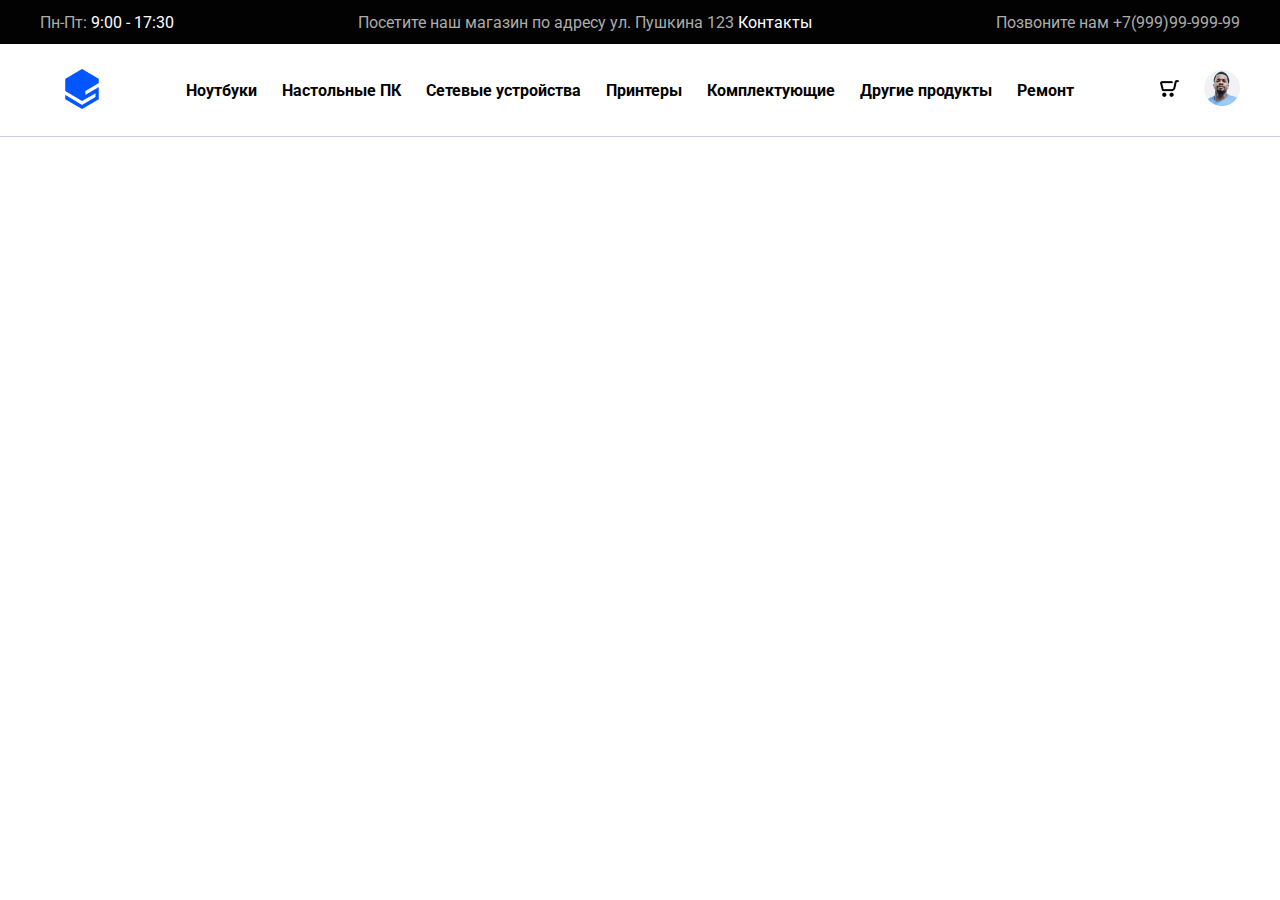
==== card-page.html @ ba97bda8 "create card-page" ====
<!DOCTYPE html>
<html lang="en">
  <head>
    <meta charset="UTF-8" />
    <meta http-equiv="X-UA-Compatible" content="IE=edge" />
    <meta name="viewport" content="width=device-width, initial-scale=1.0" />
    <title>Document</title>
    <link rel="stylesheet" href="./index.css" />
  </head>
  <body>
    <header>
      <div class="header_one">
        <div class="container">
          <div class="header_item">
            <p>Пн-Пт: <span class="white">9:00 - 17:30</span></p>
            <p>
              Посетите наш магазин по адресу ул. Пушкина 123
              <a href="#"><span class="white">Контакты</span></a>
            </p>
            <p>Позвоните нам +7(999)99-999-99</p>
          </div>
        </div>
      </div>
      <div class="header_two">
        <div class="container">
          <div class="header_item">
            <a href="./index.html">
              <img src="./src/logo.png" alt="logo" />
            </a>
            <div class="categories">
              <a href="#">Ноутбуки</a>
              <a href="#">Настольные ПК</a>
              <a href="#">Сетевые устройства</a>
              <a href="#">Принтеры</a>
              <a href="#">Комплектующие</a>
              <a href="#">Другие продукты</a>
              <a href="#">Ремонт</a>
            </div>
            <div class="header_nav">
              <a href="#"><img src="./src/buycart.png" alt="buycart" /></a>
              <a href="#"><img src="./src/profile.png" alt="profile" /></a>
            </div>
          </div>
        </div>
      </div>
    </header>
  </body>
</html>
---- index.css ----
@import url("https://fonts.googleapis.com/css2?family=Roboto:ital,wght@0,100;0,300;0,400;0,500;0,700;0,900;1,400;1,500;1,700&display=swap");
* {
  margin: 0;
  padding: 0;
  box-sizing: border-box;
}

body {
  font-family: "Roboto", sans-serif;
}
body button {
  cursor: pointer;
}
body a {
  text-decoration: none;
  color: inherit;
}
body .container {
  max-width: 1200px;
  margin: 0 auto;
}
body .container .white {
  color: #fff;
}
body .wrap {
  height: 70px;
  background-color: #F5F7FF;
}
body header .header_one {
  color: #acacac;
  background-color: #020202;
  width: 100%;
}
body header .header_one .header_item {
  display: flex;
  justify-content: space-between;
  align-items: center;
  height: 44px;
}
body header .header_one .header_item a {
  text-decoration: none;
}
body header .header_one .header_item a:hover {
  border-bottom: 2px solid #fff;
}
body header .header_two {
  width: 100%;
  font-weight: 700;
  border-bottom: 1px solid #CACDD8;
  background-color: #fff;
}
body header .header_two .header_item {
  display: flex;
  justify-content: space-between;
  align-items: center;
  height: 92px;
}
body header .header_two .header_item img {
  margin-left: 25px;
}
body header .header_two .header_item .categories {
  display: flex;
}
body header .header_two .header_item .categories :nth-child(n) {
  margin-left: 25px;
}
body header .header_two .header_item .categories a {
  text-decoration: none;
  color: #020202;
}
body header .header_two .header_item .header_nav {
  display: flex;
  align-items: center;
}
body main .new_title {
  display: flex;
  justify-content: space-between;
  align-items: center;
  margin-top: 40px;
  margin-bottom: 14px;
}
body main .new_title h3 {
  font-size: 22px;
  font-weight: 700;
}
body main .new_title a {
  text-decoration: underline;
  font-size: 13px;
  color: #0156FF;
}
body main .new_items {
  display: flex;
  justify-content: space-between;
}
body main .custome {
  display: flex;
  justify-content: space-between;
  align-items: center;
  margin-top: 30px;
}
body main .custome .preview {
  height: 350px;
  width: 232px;
  background-image: url(./src/custom_img.png);
  background-repeat: no-repeat;
  display: flex;
  justify-content: center;
  align-items: flex-end;
  flex-wrap: wrap;
}
body main .custome .preview .preview_name {
  font-size: 22px;
  color: #fff;
  font-weight: 800;
  text-align: center;
  margin-bottom: -60px;
}
body main .custome .preview a {
  text-decoration: underline;
  margin-bottom: 35px;
  color: #fff;
}
body main .custome .grid_item {
  display: flex;
  justify-content: space-between;
  align-items: center;
}
body main .shelf_w_sel .selector {
  display: flex;
  gap: 26px;
  margin-top: 35px;
  margin-bottom: 24px;
  color: #838383;
  font-weight: 700;
}
body main .shelf_w_sel .selector :first-child {
  border-bottom: #0156FF 2px solid;
  color: #000;
}
body .brands {
  display: flex;
  justify-content: space-between;
  margin-top: 66px;
}
body .block_of_news .container_content {
  display: flex;
  flex-direction: column;
}
body .block_of_news .container_content .title {
  font-size: 22px;
  font-weight: 700;
  margin-top: 77px;
}
body .block_of_news .container_content .cards {
  display: flex;
  flex-wrap: wrap;
  gap: 20px 9px;
  margin-top: 21px;
}
body .block_of_news .container_content .cards .card_news {
  max-height: 323px;
  width: 225px;
}
body .block_of_news .container_content .cards .card_news .text_content {
  text-align: center;
  font-size: 12px;
  margin: 10px 25px;
}
body .block_of_news .container_content .cards .card_news .text_content :last-child {
  font-size: 10px;
  color: #A2A6B0;
  margin-top: 10px;
}
body .block_review {
  width: 1160px;
  height: 310px;
  margin: 60px auto;
  background-color: #F5F7FF;
}
body .block_review .content_review {
  height: 205px;
  width: 922px;
  margin: 0 auto;
}
body .block_review .content_review .text_review {
  padding-top: 52px;
  display: flex;
  flex-wrap: wrap;
  justify-content: space-between;
  line-height: 27px;
  font-size: 18px;
}
body .block_review .content_review .text_review p {
  width: 92%;
}
body .block_review .content_review .text_review :last-child {
  width: 100%;
  text-align: end;
  margin-top: 10px;
}
body .block_review .content_review .nav_review {
  display: flex;
  justify-content: space-between;
  margin-top: 25px;
}
body .block_review .content_review .nav_review button {
  border: 2px solid #0156FF;
  border-radius: 50px;
  padding: 8px 26px;
  background-color: transparent;
  color: #0156FF;
  font-size: 14px;
  font-weight: 700;
}
body .advantage .item {
  display: flex;
  justify-content: space-evenly;
}
body .advantage .item .card_a {
  width: 265px;
  height: 170px;
  display: flex;
  justify-content: center;
  flex-direction: column;
}
body .advantage .item .card_a .text_a {
  text-align: center;
  margin-top: 25px;
  font-size: 18px;
  font-weight: 800;
}
body .advantage .item .card_a .text_a :last-child {
  font-size: 14px;
  font-weight: 400;
  margin-top: 13px;
}
body footer {
  margin-top: 45px;
  background-color: #020203;
}
body footer .newsletter {
  padding-top: 72px;
  padding-bottom: 50px;
}
body footer .newsletter .container {
  display: flex;
  justify-content: space-between;
}
body footer .newsletter .container .text {
  font-size: 38px;
  font-weight: 600;
  color: #fff;
}
body footer .newsletter .container .text :last-child {
  font-size: 16px;
  font-weight: 300;
}
body footer .newsletter .container .nav input {
  background: transparent;
  border: 2px solid #fff;
  border-radius: 5px;
  color: #fff;
  font-size: 14px;
  font-weight: 300;
  height: 50px;
  width: 390px;
  padding-left: 10px;
}
body footer .newsletter .container .nav button {
  border: none;
  background-color: #0156FF;
  color: #fff;
  font-size: 14px;
  font-weight: 700;
  height: 50px;
  width: 150px;
  border-radius: 50px;
}
body .catalog_title {
  font-size: 32px;
  font-weight: 700;
  line-height: 48px;
  margin-top: 56px;
  margin-bottom: 70px;
}
body .catalog_flex {
  display: flex;
  margin-bottom: 160px;
}
body .catalog_flex .catalog_aside {
  width: 234px;
  display: flex;
  flex-direction: column;
  gap: 10px 0;
}
body .catalog_flex .catalog_aside .aside_background {
  background-color: #F5F7FF;
}
body .catalog_flex .catalog_aside .aside_background .aside_wrapper {
  padding: 20px 17px;
}
body .catalog_flex .catalog_aside .aside_background .aside_wrapper .filters {
  display: flex;
  flex-direction: column;
  gap: 40px 0;
}
body .catalog_flex .catalog_aside .aside_background .aside_wrapper .filters .title_filter {
  font-size: 16px;
  font-weight: 800;
  line-height: 24px;
  text-align: center;
}
body .catalog_flex .catalog_aside .aside_background .aside_wrapper .filters button {
  margin-top: 12px;
  border: 2px solid #A2A6B0;
  width: 100%;
  height: 37px;
  font-size: 14px;
  font-weight: 700;
  line-height: 21px;
  color: #A2A6B0;
  border-radius: 50px;
  background: transparent;
}
body .catalog_flex .catalog_aside .aside_background .aside_wrapper .filters .category_filter {
  display: flex;
  justify-content: space-between;
  font-size: 13px;
  line-height: 210%;
}
body .catalog_flex .catalog_aside .aside_background .aside_wrapper .filters .category_filter .designation :nth-child(1) {
  font-size: 14px;
  font-weight: 700;
}
body .catalog_flex .catalog_aside .aside_background .aside_wrapper .filters .catalog_price {
  display: flex;
  justify-content: space-between;
  font-size: 13px;
  line-height: 210%;
}
body .catalog_flex .catalog_aside .aside_background .aside_wrapper .filters .catalog_price .designation :nth-child(1) {
  font-size: 14px;
  font-weight: 700;
}
body .catalog_flex .catalog_aside .aside_background .aside_wrapper .filters .filter_color {
  font-size: 14px;
  font-weight: 700;
  line-height: 21px;
}
body .catalog_flex .catalog_aside .aside_background .aside_wrapper .filters .filter_color :nth-child(1) {
  margin-bottom: 15px;
}
body .catalog_flex .catalog_aside .aside_background .aside_wrapper .filters .filter_complite button {
  background-color: #0156FF;
  color: #fff;
}
body .catalog_flex .catalog_aside .aside_background .aside_wrapper .catalog_brands {
  display: flex;
  flex-direction: column;
}
body .catalog_flex .catalog_aside .aside_background .aside_wrapper .catalog_brands .nav {
  width: 100%;
  text-align: center;
  font-size: 16px;
  font-weight: 800;
  line-height: 24px;
}
body .catalog_flex .catalog_aside .aside_background .aside_wrapper .catalog_brands .nav button {
  border: 2px solid #A2A6B0;
  border-radius: 50px;
  height: 37px;
  width: 100%;
  background: transparent;
  margin-top: 15px;
}
body .catalog_flex .catalog_aside .aside_background .aside_wrapper .catalog_brands .logo_brands {
  width: 100%;
  display: flex;
  flex-wrap: wrap;
  gap: 20px 6px;
  margin-top: 32px;
}
body .catalog_flex .catalog_aside .aside_background .aside_wrapper .wish_list {
  text-align: center;
  font-size: 16px;
  font-weight: 800;
  line-height: 24px;
}
body .catalog_flex .catalog_aside .aside_background .aside_wrapper .wish_list :last-child {
  font-size: 13px;
  font-weight: 400;
  line-height: 130%;
  margin-top: 24px;
}
body .catalog_flex .catalog_main {
  margin-left: 30px;
  display: flex;
  flex-wrap: wrap;
  gap: 0 5px;
  width: 90%;
}
body .catalog_flex .catalog_main .page_selector {
  width: 100%;
}
body .catalog_flex .catalog_main .page_selector ul {
  display: flex;
  list-style: none;
  align-items: center;
  gap: 0 12px;
  justify-content: center;
  color: #A2A6B0;
}
body .catalog_flex .catalog_main .page_selector ul li {
  width: 38px;
  height: 38px;
  border: 2px solid #A2A6B0;
  border-radius: 50px;
  display: flex;
  justify-content: center;
  align-items: center;
  font-size: 13px;
  font-weight: 700;
  line-height: 20px;
}
body .catalog_flex .catalog_main .page_selector ul li:nth-child(2) {
  border: none;
  background-color: #F5F7FF;
  color: #000;
}
body .card_item {
  max-width: 234px;
  height: 346px;
}
body .card_item .card_container {
  width: 185px;
  margin: 0 auto;
  display: flex;
  flex-direction: column;
}
body .card_item .card_container .availability {
  display: flex;
  align-items: center;
  font-size: 10px;
  color: green;
  margin-left: 25px;
  margin-top: 7px;
}
body .card_item .card_container .availability p {
  margin-top: -2px;
  margin-left: 6px;
}
body .card_item .card_container .review {
  display: flex;
  align-items: center;
  font-style: 12px;
  color: #a2a6b0;
}
body .card_item .card_container .review p {
  margin-left: 10px;
}
body .card_item .card_container .name_item {
  font-size: 13px;
  margin-top: 10px;
}
body .card_item .card_container .price {
  font-size: 18px;
  margin: 15px 0;
}
body .card_item .card_container .price .strikeout {
  text-decoration: line-through;
  color: #666666;
  font-size: 14px;
}/*# sourceMappingURL=index.css.map */
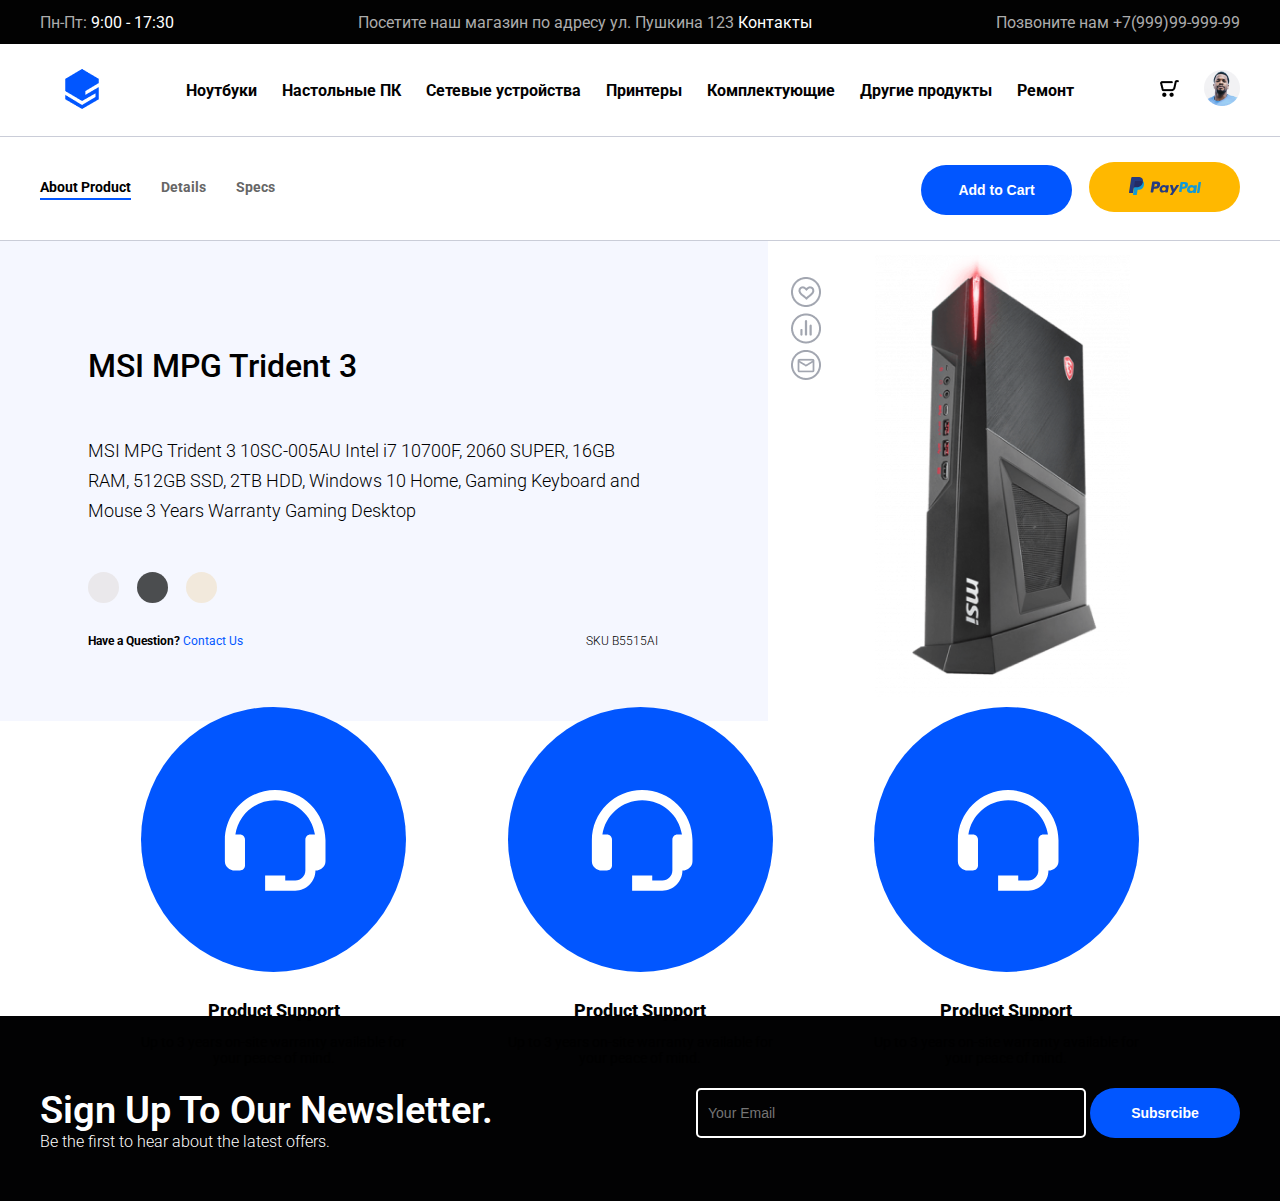
==== commit 52656419: "add card item page" ====
--- a/card-page.html
+++ b/card-page.html
@@ -44,5 +44,101 @@
         </div>
       </div>
     </header>
+
+    <div class="order_registration">
+      <div class="container">
+        <div class="item_p-selector">
+          <p>About Product</p>
+          <p>Details</p>
+          <p>Specs</p>
+        </div>
+        <div class="order_nav">
+          <button>Add to Cart</button>
+          <button><img src="./src/paypal.svg" alt="" /></button>
+        </div>
+      </div>
+    </div>
+
+    <div class="order_main">
+      <div class="left">
+        <div class="inner_container">
+          <div class="product">
+            <div class="text_product">
+              <p>MSI MPG Trident 3</p>
+              <p>
+                MSI MPG Trident 3 10SC-005AU Intel i7 10700F, 2060 SUPER, 16GB
+                RAM, 512GB SSD, 2TB HDD, Windows 10 Home, Gaming Keyboard and
+                Mouse 3 Years Warranty Gaming Desktop
+              </p>
+            </div>
+
+            <div class="color_change">
+              <img src="./src/color_change1.svg" alt="" />
+              <img src="./src/color_change2.svg" alt="" />
+              <img src="./src/color_change3.svg" alt="" />
+            </div>
+
+            <div class="sn_product">
+              <p>
+                Have a Question?
+                <a href="#">Contact Us</a>
+              </p>
+              SKU B5515AI
+            </div>
+          </div>
+        </div>
+      </div>
+      <div class="right">
+        <img src="./src/preview_product.png" alt="" />
+      </div>
+    </div>
+
+    <div class="advantage">
+      <div class="container">
+        <div class="item">
+          <div class="card_a">
+            <img src="./src/advantage3.svg" alt="" />
+            <div class="text_a">
+              <p>Product Support</p>
+              <p>
+                Up to 3 years on-site warranty available for your peace of mind.
+              </p>
+            </div>
+          </div>
+          <div class="card_a">
+            <img src="./src/advantage3.svg" alt="" />
+            <div class="text_a">
+              <p>Product Support</p>
+              <p>
+                Up to 3 years on-site warranty available for your peace of mind.
+              </p>
+            </div>
+          </div>
+          <div class="card_a">
+            <img src="./src/advantage3.svg" alt="" />
+            <div class="text_a">
+              <p>Product Support</p>
+              <p>
+                Up to 3 years on-site warranty available for your peace of mind.
+              </p>
+            </div>
+          </div>
+        </div>
+      </div>
+    </div>
+    <footer>
+      <div class="newsletter">
+        <div class="container">
+          <div class="text">
+            <p>Sign Up To Our Newsletter.</p>
+            <p>Be the first to hear about the latest offers.</p>
+          </div>
+          <div class="nav">
+            <input type="text" placeholder="Your Email" />
+            <button>Subsrcibe</button>
+          </div>
+        </div>
+      </div>
+    </footer>
   </body>
 </html>
--- a/index.css
+++ b/index.css
@@ -427,6 +427,98 @@
   background-color: #F5F7FF;
   color: #000;
 }
+body .order_registration {
+  border-bottom: 1px solid #CACDD8;
+}
+body .order_registration .container {
+  display: flex;
+  align-items: center;
+  justify-content: space-between;
+}
+body .order_registration .container .item_p-selector {
+  padding: 40px 0;
+  display: flex;
+  color: #666666;
+  font-size: 14px;
+  font-weight: 700;
+  line-height: 21px;
+  gap: 0 30px;
+  text-align: start;
+}
+body .order_registration .container .item_p-selector :first-child {
+  color: #000;
+  border-bottom: 2px solid #0156FF;
+}
+body .order_registration .container .order_nav button {
+  height: 50px;
+  width: 151px;
+  color: #fff;
+  font-size: 14px;
+  font-weight: 700;
+  background-color: #0156FF;
+  border-radius: 50px;
+  border: none;
+}
+body .order_registration .container .order_nav button:last-child {
+  margin-left: 13px;
+  background-color: #FFB800;
+}
+body .order_main {
+  display: flex;
+  margin-bottom: 80px;
+}
+body .order_main .left {
+  width: 60%;
+  background-color: #F5F7FF;
+  display: flex;
+  justify-content: end;
+  min-height: 480px;
+}
+body .order_main .left .inner_container {
+  width: 570px;
+}
+body .order_main .left .inner_container .product {
+  position: relative;
+  right: 110px;
+  display: flex;
+  flex-direction: column;
+}
+body .order_main .left .inner_container .product .text_product {
+  margin-top: 110px;
+  font-size: 18px;
+  font-weight: 300;
+  line-height: 30px;
+}
+body .order_main .left .inner_container .product .text_product :first-child {
+  font-size: 32px;
+  font-weight: 500;
+  padding-bottom: 55px;
+}
+body .order_main .left .inner_container .product .color_change {
+  margin-top: 46px;
+  display: flex;
+  align-items: center;
+  gap: 0 18px;
+}
+body .order_main .left .inner_container .product .sn_product {
+  margin-top: 31px;
+  display: flex;
+  justify-content: space-between;
+  align-items: center;
+  font-size: 12px;
+  font-weight: 300;
+}
+body .order_main .left .inner_container .product .sn_product :first-child {
+  font-weight: 700;
+}
+body .order_main .left .inner_container .product .sn_product :first-child a {
+  font-weight: 400;
+  color: #0156FF;
+}
+body .order_main .right {
+  width: 40%;
+  min-height: 480px;
+}
 body .card_item {
   max-width: 234px;
   height: 346px;
